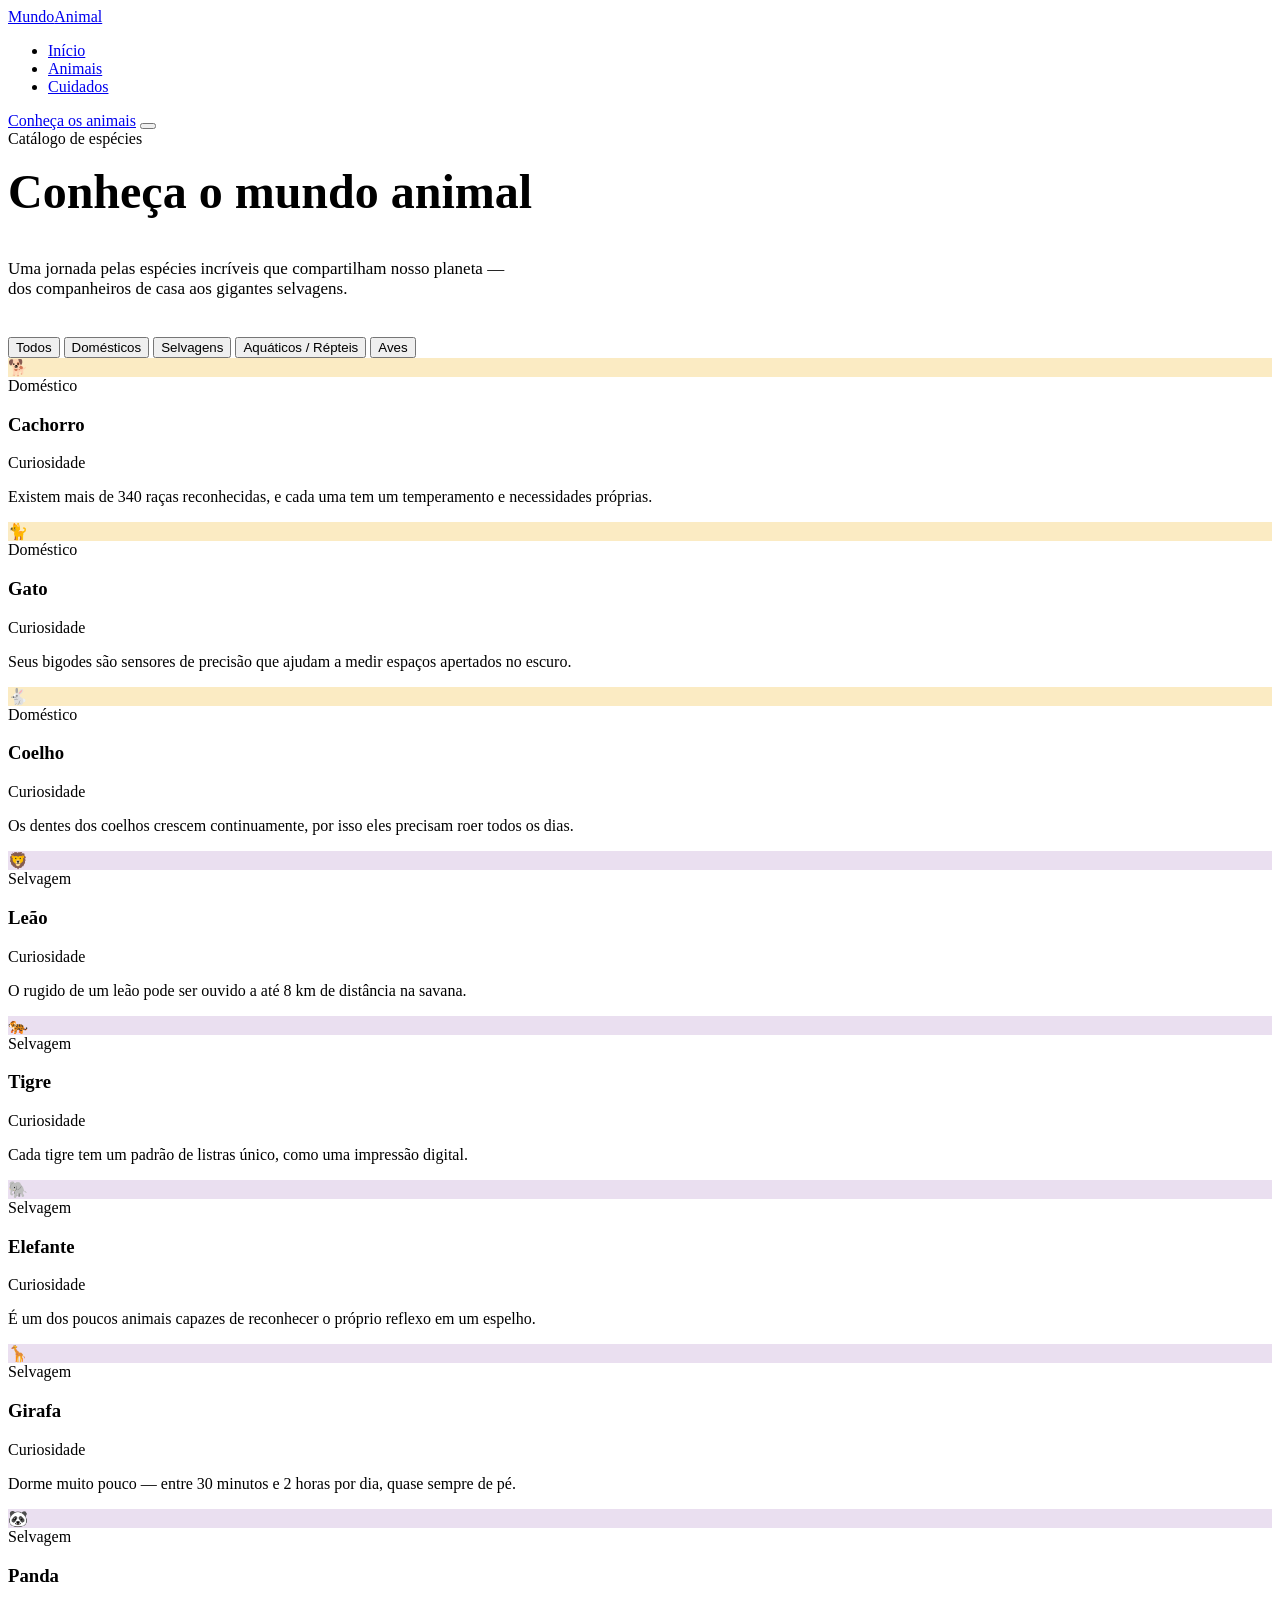
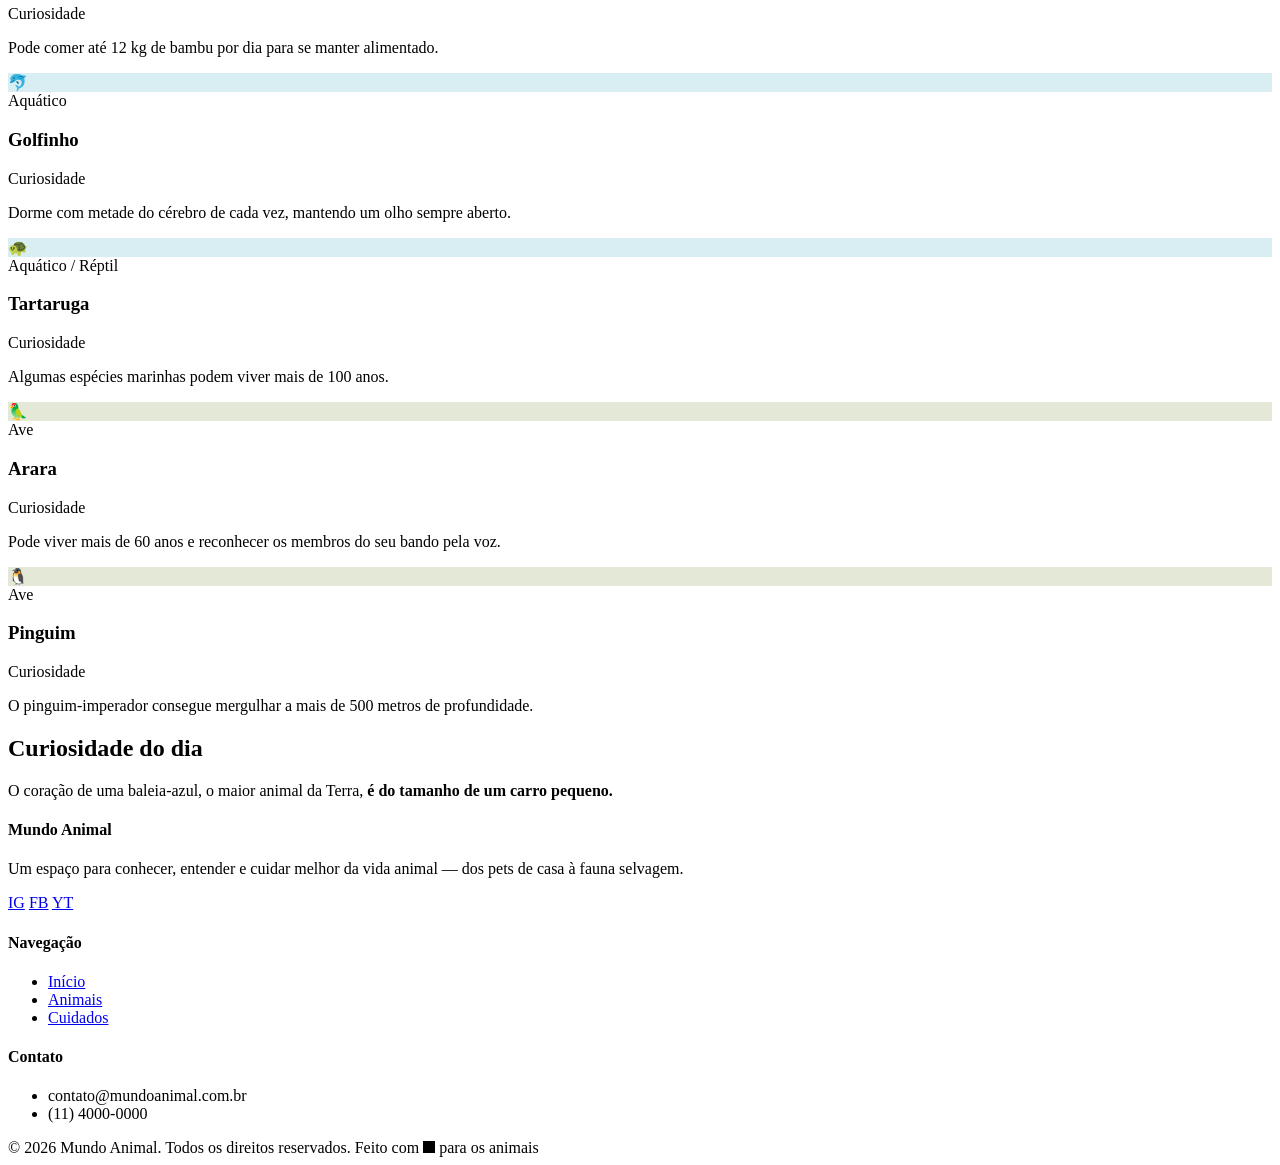
==== animais.html @ 477cb6d8 "Add files via upload" ====
<!DOCTYPE html>
<html lang="pt-BR">
<head>
<meta charset="UTF-8">
<meta name="viewport" content="width=device-width, initial-scale=1.0">
<title>Animais — Mundo Animal</title>
<meta name="description" content="Conheça 12 espécies incríveis, suas características e curiosidades.">
<link rel="preconnect" href="https://fonts.googleapis.com">
<link href="https://fonts.googleapis.com/css2?family=Fraunces:wght@600;700;800;900&family=Inter:wght@400;500;600;700;800&display=swap" rel="stylesheet">
<link rel="stylesheet" href="css/style.css">
</head>
<body>

<header class="site-header">
  <div class="wrap">
    <a href="index.html" class="brand">
      <span class="brand-mark"><span class="paw" style="width:20px;height:20px;background:currentColor"></span></span>
      <span class="brand-name">Mundo<span>Animal</span></span>
    </a>

    <nav class="main-nav" id="main-nav">
      <ul>
        <li><a href="index.html">Início</a></li>
        <li><a href="animais.html" aria-current="page">Animais</a></li>
        <li><a href="cuidados.html">Cuidados</a></li>
      </ul>
    </nav>

    <div class="header-actions">
      <a href="animais.html" class="btn btn-primary">Conheça os animais</a>
      <button class="nav-toggle" aria-label="Abrir menu" aria-expanded="false">
        <span></span>
      </button>
    </div>
  </div>
</header>

<section class="section">
  <div class="wrap">
    <span class="eyebrow"><span class="paw"></span> Catálogo de espécies</span>
    <h1 style="margin-top:16px;font-size:clamp(32px,4.4vw,48px)">Conheça o mundo animal</h1>
    <p class="lede" style="margin-top:14px;font-size:17px;max-width:60ch">Uma jornada pelas espécies incríveis que compartilham nosso planeta — dos companheiros de casa aos gigantes selvagens.</p>

    <div class="filter-bar" style="margin-top:38px">
      <button class="chip active" data-filter="todos">Todos</button>
      <button class="chip" data-filter="domestico">Domésticos</button>
      <button class="chip" data-filter="selvagem">Selvagens</button>
      <button class="chip" data-filter="aquatico">Aquáticos / Répteis</button>
      <button class="chip" data-filter="ave">Aves</button>
    </div>

    <div class="animal-grid">

      <article class="animal-card" id="cachorro" data-category="domestico">
        <div class="animal-media" style="background:#FBEBC3">🐕</div>
        <div class="animal-body">
          <span class="animal-tag tag-domestico">Doméstico</span>
          <h3>Cachorro</h3>
          <span class="curio-label">Curiosidade</span>
          <p class="curio-text">Existem mais de 340 raças reconhecidas, e cada uma tem um temperamento e necessidades próprias.</p>
        </div>
      </article>

      <article class="animal-card" id="gato" data-category="domestico">
        <div class="animal-media" style="background:#FBEBC3">🐈</div>
        <div class="animal-body">
          <span class="animal-tag tag-domestico">Doméstico</span>
          <h3>Gato</h3>
          <span class="curio-label">Curiosidade</span>
          <p class="curio-text">Seus bigodes são sensores de precisão que ajudam a medir espaços apertados no escuro.</p>
        </div>
      </article>

      <article class="animal-card" id="coelho" data-category="domestico">
        <div class="animal-media" style="background:#FBEBC3">🐇</div>
        <div class="animal-body">
          <span class="animal-tag tag-domestico">Doméstico</span>
          <h3>Coelho</h3>
          <span class="curio-label">Curiosidade</span>
          <p class="curio-text">Os dentes dos coelhos crescem continuamente, por isso eles precisam roer todos os dias.</p>
        </div>
      </article>

      <article class="animal-card" id="leao" data-category="selvagem">
        <div class="animal-media" style="background:#EADFF0">🦁</div>
        <div class="animal-body">
          <span class="animal-tag tag-selvagem">Selvagem</span>
          <h3>Leão</h3>
          <span class="curio-label">Curiosidade</span>
          <p class="curio-text">O rugido de um leão pode ser ouvido a até 8 km de distância na savana.</p>
        </div>
      </article>

      <article class="animal-card" id="tigre" data-category="selvagem">
        <div class="animal-media" style="background:#EADFF0">🐅</div>
        <div class="animal-body">
          <span class="animal-tag tag-selvagem">Selvagem</span>
          <h3>Tigre</h3>
          <span class="curio-label">Curiosidade</span>
          <p class="curio-text">Cada tigre tem um padrão de listras único, como uma impressão digital.</p>
        </div>
      </article>

      <article class="animal-card" id="elefante" data-category="selvagem">
        <div class="animal-media" style="background:#EADFF0">🐘</div>
        <div class="animal-body">
          <span class="animal-tag tag-selvagem">Selvagem</span>
          <h3>Elefante</h3>
          <span class="curio-label">Curiosidade</span>
          <p class="curio-text">É um dos poucos animais capazes de reconhecer o próprio reflexo em um espelho.</p>
        </div>
      </article>

      <article class="animal-card" id="girafa" data-category="selvagem">
        <div class="animal-media" style="background:#EADFF0">🦒</div>
        <div class="animal-body">
          <span class="animal-tag tag-selvagem">Selvagem</span>
          <h3>Girafa</h3>
          <span class="curio-label">Curiosidade</span>
          <p class="curio-text">Dorme muito pouco — entre 30 minutos e 2 horas por dia, quase sempre de pé.</p>
        </div>
      </article>

      <article class="animal-card" id="panda" data-category="selvagem">
        <div class="animal-media" style="background:#EADFF0">🐼</div>
        <div class="animal-body">
          <span class="animal-tag tag-selvagem">Selvagem</span>
          <h3>Panda</h3>
          <span class="curio-label">Curiosidade</span>
          <p class="curio-text">Pode comer até 12 kg de bambu por dia para se manter alimentado.</p>
        </div>
      </article>

      <article class="animal-card" id="golfinho" data-category="aquatico">
        <div class="animal-media" style="background:#D9EEF3">🐬</div>
        <div class="animal-body">
          <span class="animal-tag tag-aquatico">Aquático</span>
          <h3>Golfinho</h3>
          <span class="curio-label">Curiosidade</span>
          <p class="curio-text">Dorme com metade do cérebro de cada vez, mantendo um olho sempre aberto.</p>
        </div>
      </article>

      <article class="animal-card" id="tartaruga" data-category="aquatico">
        <div class="animal-media" style="background:#D9EEF3">🐢</div>
        <div class="animal-body">
          <span class="animal-tag tag-aquatico">Aquático / Réptil</span>
          <h3>Tartaruga</h3>
          <span class="curio-label">Curiosidade</span>
          <p class="curio-text">Algumas espécies marinhas podem viver mais de 100 anos.</p>
        </div>
      </article>

      <article class="animal-card" id="arara" data-category="ave">
        <div class="animal-media" style="background:#E3E9D6">🦜</div>
        <div class="animal-body">
          <span class="animal-tag tag-ave">Ave</span>
          <h3>Arara</h3>
          <span class="curio-label">Curiosidade</span>
          <p class="curio-text">Pode viver mais de 60 anos e reconhecer os membros do seu bando pela voz.</p>
        </div>
      </article>

      <article class="animal-card" id="pinguim" data-category="ave">
        <div class="animal-media" style="background:#E3E9D6">🐧</div>
        <div class="animal-body">
          <span class="animal-tag tag-ave">Ave</span>
          <h3>Pinguim</h3>
          <span class="curio-label">Curiosidade</span>
          <p class="curio-text">O pinguim-imperador consegue mergulhar a mais de 500 metros de profundidade.</p>
        </div>
      </article>

    </div>
  </div>
</section>

<section class="fact-band">
  <div class="wrap">
    <div class="paw-divider"><span class="paw"></span></div>
    <h2>Curiosidade do dia</h2>
    <p>O coração de uma baleia-azul, o maior animal da Terra, <strong>é do tamanho de um carro pequeno.</strong></p>
  </div>
</section>

<footer class="site-footer">
  <div class="wrap">
    <div class="footer-grid">
      <div>
        <h4>Mundo Animal</h4>
        <p>Um espaço para conhecer, entender e cuidar melhor da vida animal — dos pets de casa à fauna selvagem.</p>
        <div class="footer-social">
          <a href="#" aria-label="Instagram">IG</a>
          <a href="#" aria-label="Facebook">FB</a>
          <a href="#" aria-label="YouTube">YT</a>
        </div>
      </div>
      <div>
        <h4>Navegação</h4>
        <ul>
          <li><a href="index.html">Início</a></li>
          <li><a href="animais.html">Animais</a></li>
          <li><a href="cuidados.html">Cuidados</a></li>
        </ul>
      </div>
      <div>
        <h4>Contato</h4>
        <ul>
          <li>contato@mundoanimal.com.br</li>
          <li>(11) 4000-0000</li>
        </ul>
      </div>
    </div>
    <div class="footer-bottom">
      <span>© 2026 Mundo Animal. Todos os direitos reservados.</span>
      <span>Feito com <span class="paw" style="width:12px;height:12px;background:currentColor;display:inline-block"></span> para os animais</span>
    </div>
  </div>
</footer>

<script src="js/script.js"></script>
</body>
</html>
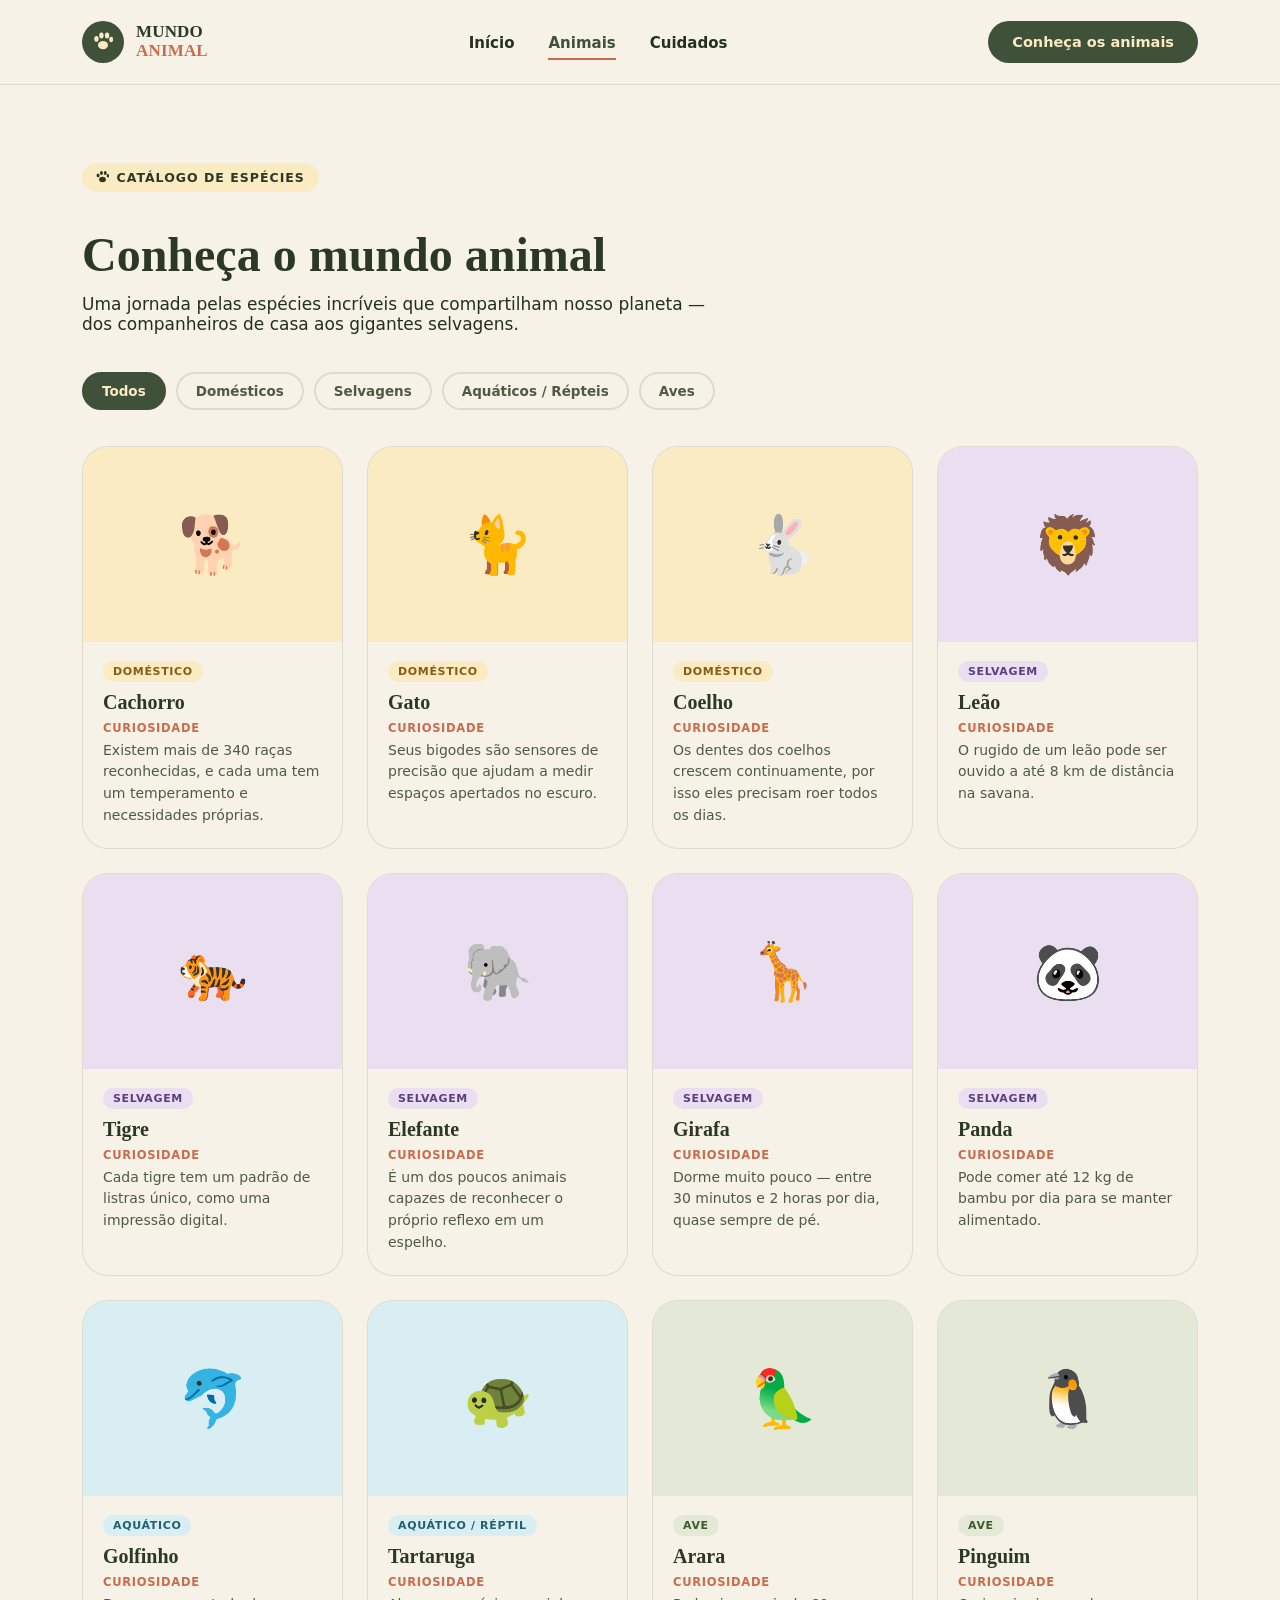
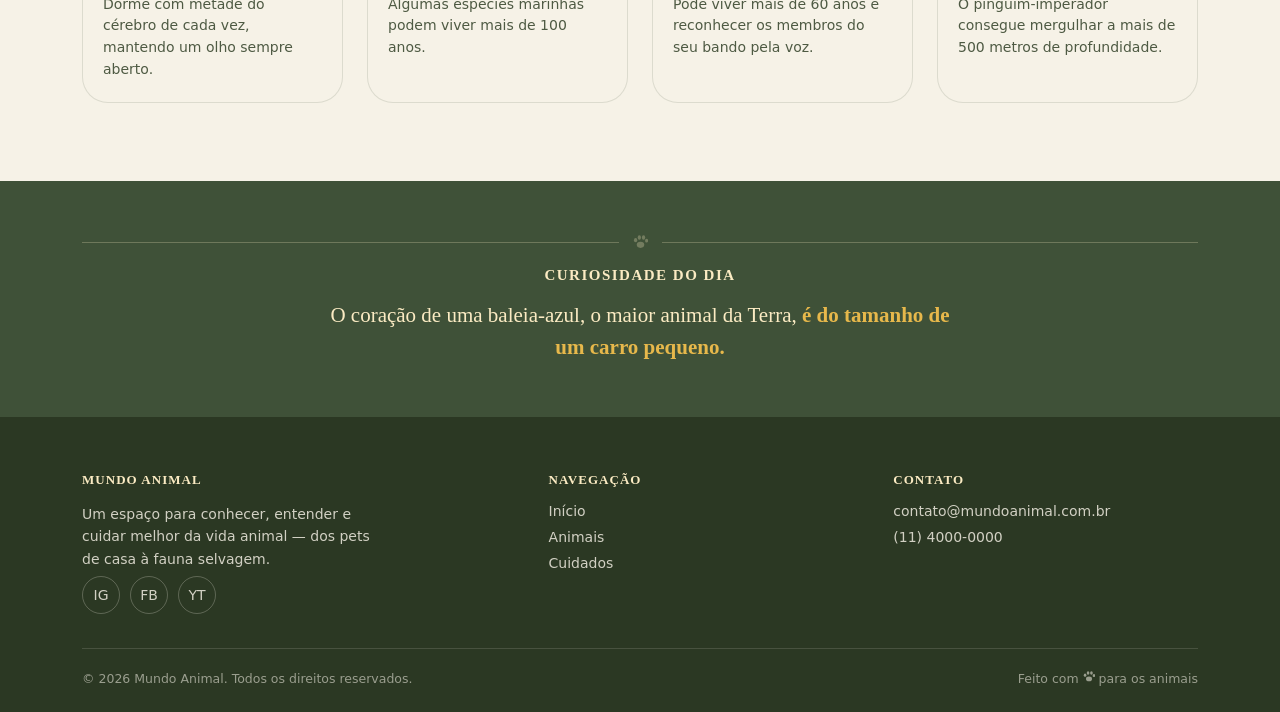
==== commit 805d9ebd: "Update animais.html" ====
--- a/animais.html
+++ b/animais.html
@@ -7,7 +7,7 @@
 <meta name="description" content="Conheça 12 espécies incríveis, suas características e curiosidades.">
 <link rel="preconnect" href="https://fonts.googleapis.com">
 <link href="https://fonts.googleapis.com/css2?family=Fraunces:wght@600;700;800;900&family=Inter:wght@400;500;600;700;800&display=swap" rel="stylesheet">
-<link rel="stylesheet" href="css/style.css">
+<link rel="stylesheet" href="style.css">
 </head>
 <body>
 
@@ -218,6 +218,6 @@
   </div>
 </footer>
 
-<script src="js/script.js"></script>
+<script src="script.js"></script>
 </body>
 </html>
--- a/style.css
+++ b/style.css
@@ -0,0 +1,657 @@
+/* ===========================================================
+   MUNDO ANIMAL — folha de estilos
+   Paleta: cream, floresta, sálvia, argila
+   Tipografia: Fraunces (display) + Inter (texto)
+=========================================================== */
+
+:root {
+  --cream: #F6F2E7;
+  --cream-2: #EFE9D8;
+  --ink: #24301F;
+  --forest: #3F5138;
+  --forest-dark: #2B3823;
+  --sage: #8AA378;
+  --sage-light: #E3E9D6;
+  --clay: #D8C6A0;
+  --clay-dark: #B99C63;
+  --sun: #E7B84B;
+  --sun-light: #FBEBC3;
+  --coral: #C96C4C;
+  --line: rgba(36, 48, 31, 0.12);
+  --shadow: 0 18px 40px -22px rgba(36, 48, 31, 0.35);
+  --radius-l: 26px;
+  --radius-m: 16px;
+  --radius-s: 10px;
+  --maxw: 1180px;
+}
+
+* { box-sizing: border-box; }
+
+html {
+  scroll-behavior: smooth;
+}
+
+body {
+  margin: 0;
+  font-family: "Inter", system-ui, -apple-system, sans-serif;
+  background: var(--cream);
+  color: var(--ink);
+  -webkit-font-smoothing: antialiased;
+}
+
+h1, h2, h3, h4 {
+  font-family: "Fraunces", Georgia, serif;
+  font-weight: 700;
+  line-height: 1.05;
+  margin: 0;
+  color: var(--forest-dark);
+}
+
+p { margin: 0; }
+a { color: inherit; text-decoration: none; }
+ul { margin: 0; padding: 0; list-style: none; }
+button { font-family: inherit; cursor: pointer; }
+img { max-width: 100%; display: block; }
+
+.wrap {
+  max-width: var(--maxw);
+  margin: 0 auto;
+  padding: 0 32px;
+}
+
+:focus-visible {
+  outline: 3px solid var(--coral);
+  outline-offset: 3px;
+}
+
+/* ---------- paw motif (signature element) ---------- */
+.paw {
+  display: inline-block;
+  width: 1em;
+  height: 1em;
+  background: currentColor;
+  -webkit-mask: var(--paw-svg) no-repeat center / contain;
+          mask: var(--paw-svg) no-repeat center / contain;
+}
+:root {
+  --paw-svg: url("data:image/svg+xml,%3Csvg xmlns='http://www.w3.org/2000/svg' viewBox='0 0 64 64'%3E%3Cellipse cx='32' cy='42' rx='16' ry='13'/%3E%3Cellipse cx='11' cy='22' rx='7' ry='9'/%3E%3Cellipse cx='27' cy='11' rx='7' ry='9.5'/%3E%3Cellipse cx='45' cy='11' rx='7' ry='9.5'/%3E%3Cellipse cx='58' cy='24' rx='6.5' ry='8.5'/%3E%3C/svg%3E");
+}
+
+.paw-divider {
+  display: flex;
+  align-items: center;
+  gap: 14px;
+  color: var(--clay-dark);
+  margin: 0 0 18px;
+}
+.paw-divider::before,
+.paw-divider::after {
+  content: "";
+  flex: 1;
+  height: 1px;
+  background: var(--line);
+}
+.paw-divider .paw { width: 15px; height: 15px; opacity: .7; }
+
+/* ---------- header ---------- */
+.site-header {
+  position: sticky;
+  top: 0;
+  z-index: 40;
+  background: var(--cream);
+  border-bottom: 1px solid var(--line);
+}
+.site-header .wrap {
+  display: flex;
+  align-items: center;
+  justify-content: space-between;
+  height: 84px;
+}
+.brand {
+  display: flex;
+  align-items: center;
+  gap: 12px;
+}
+.brand-mark {
+  width: 42px;
+  height: 42px;
+  border-radius: 50%;
+  background: var(--forest);
+  display: grid;
+  place-items: center;
+  color: var(--sun-light);
+  font-size: 19px;
+  flex-shrink: 0;
+}
+.brand-name {
+  font-family: "Fraunces", serif;
+  font-weight: 800;
+  font-size: 17px;
+  line-height: 1.1;
+  letter-spacing: .01em;
+  color: var(--forest-dark);
+  text-transform: uppercase;
+}
+.brand-name span { display: block; color: var(--coral); }
+
+.main-nav ul {
+  display: flex;
+  gap: 34px;
+}
+.main-nav a {
+  font-size: 15px;
+  font-weight: 600;
+  color: var(--ink);
+  padding-bottom: 6px;
+  border-bottom: 2px solid transparent;
+  transition: color .15s, border-color .15s;
+}
+.main-nav a:hover { color: var(--forest); }
+.main-nav a[aria-current="page"] {
+  color: var(--forest);
+  border-color: var(--coral);
+}
+
+.header-actions { display: flex; align-items: center; gap: 18px; }
+
+.btn {
+  display: inline-flex;
+  align-items: center;
+  gap: 8px;
+  padding: 13px 24px;
+  border-radius: 999px;
+  border: none;
+  font-weight: 700;
+  font-size: 14.5px;
+  transition: transform .15s ease, box-shadow .15s ease, background .15s ease;
+}
+.btn-primary {
+  background: var(--forest);
+  color: var(--sun-light);
+}
+.btn-primary:hover { background: var(--forest-dark); transform: translateY(-2px); box-shadow: var(--shadow); }
+.btn-outline {
+  background: transparent;
+  border: 2px solid var(--forest);
+  color: var(--forest-dark);
+}
+.btn-outline:hover { background: var(--sage-light); }
+
+.nav-toggle {
+  display: none;
+  width: 42px;
+  height: 42px;
+  border-radius: 50%;
+  border: 2px solid var(--line);
+  background: none;
+  align-items: center;
+  justify-content: center;
+}
+.nav-toggle span,
+.nav-toggle span::before,
+.nav-toggle span::after {
+  content: "";
+  display: block;
+  width: 18px;
+  height: 2px;
+  background: var(--forest-dark);
+  position: relative;
+  transition: transform .2s;
+}
+.nav-toggle span::before { position: absolute; top: -6px; }
+.nav-toggle span::after { position: absolute; top: 6px; }
+
+/* ---------- hero (home) ---------- */
+.hero {
+  position: relative;
+  overflow: hidden;
+  background: linear-gradient(120deg, var(--sage-light) 0%, var(--cream) 55%);
+  border-bottom: 1px solid var(--line);
+}
+.hero .wrap {
+  display: grid;
+  grid-template-columns: 1.1fr .9fr;
+  align-items: center;
+  gap: 40px;
+  padding-top: 68px;
+  padding-bottom: 68px;
+  min-height: 480px;
+}
+.eyebrow {
+  display: inline-flex;
+  align-items: center;
+  gap: 8px;
+  background: var(--sun-light);
+  color: var(--forest-dark);
+  font-weight: 700;
+  font-size: 12.5px;
+  letter-spacing: .08em;
+  text-transform: uppercase;
+  padding: 7px 14px;
+  border-radius: 999px;
+  margin-bottom: 22px;
+}
+.hero h1 {
+  font-size: clamp(38px, 5vw, 60px);
+  letter-spacing: -.01em;
+}
+.hero h1 em {
+  font-style: normal;
+  color: var(--coral);
+}
+.hero p.lede {
+  margin-top: 22px;
+  font-size: 18px;
+  line-height: 1.6;
+  color: #4B5641;
+  max-width: 48ch;
+}
+.hero .hero-actions {
+  margin-top: 32px;
+  display: flex;
+  gap: 16px;
+  align-items: center;
+}
+.hero-stats {
+  margin-top: 40px;
+  display: flex;
+  gap: 34px;
+}
+.hero-stats div strong {
+  display: block;
+  font-family: "Fraunces", serif;
+  font-size: 26px;
+  color: var(--forest-dark);
+}
+.hero-stats div span {
+  font-size: 12.5px;
+  color: #6C7A62;
+  text-transform: uppercase;
+  letter-spacing: .05em;
+}
+
+.hero-art {
+  position: relative;
+  aspect-ratio: 1 / 1;
+  border-radius: 50% 46% 52% 48% / 48% 52% 46% 54%;
+  background: var(--forest);
+  display: grid;
+  place-items: center;
+  overflow: hidden;
+}
+.hero-art .paw {
+  color: rgba(246,242,231,.12);
+  width: 62%;
+  height: 62%;
+}
+.hero-badges {
+  position: absolute;
+  inset: 0;
+}
+.orbit-badge {
+  position: absolute;
+  background: var(--cream);
+  border-radius: 20px;
+  padding: 12px 16px;
+  box-shadow: var(--shadow);
+  font-weight: 700;
+  font-size: 13.5px;
+  display: flex;
+  align-items: center;
+  gap: 8px;
+}
+.orbit-badge span.ic { font-size: 20px; }
+.orbit-badge.b1 { top: 6%; left: -8%; }
+.orbit-badge.b2 { bottom: 12%; right: -10%; }
+.orbit-badge.b3 { bottom: -4%; left: 18%; }
+
+/* ---------- section shell ---------- */
+.section { padding: 78px 0; }
+.section-head {
+  display: flex;
+  align-items: flex-end;
+  justify-content: space-between;
+  gap: 24px;
+  margin-bottom: 40px;
+  flex-wrap: wrap;
+}
+.section-head h2 { font-size: clamp(28px, 3.4vw, 40px); }
+.section-head p { color: #566149; max-width: 46ch; margin-top: 10px; }
+
+/* ---------- fact / curiosidade split (home) ---------- */
+.fact-strip {
+  background: var(--cream-2);
+  border-top: 1px solid var(--line);
+  border-bottom: 1px solid var(--line);
+}
+.fact-grid {
+  display: grid;
+  grid-template-columns: repeat(2, 1fr);
+  gap: 24px;
+  margin-bottom: 44px;
+}
+.fact-card {
+  display: flex;
+  gap: 18px;
+  align-items: flex-start;
+  background: var(--cream);
+  border-radius: var(--radius-m);
+  padding: 20px;
+  border: 1px solid var(--line);
+}
+.fact-card .fc-icon {
+  width: 56px;
+  height: 56px;
+  border-radius: 50%;
+  background: var(--sage-light);
+  display: grid;
+  place-items: center;
+  font-size: 26px;
+  flex-shrink: 0;
+}
+.fact-card h3 { font-size: 17px; margin-bottom: 6px; }
+.fact-card p { font-size: 14.5px; color: #4E5A43; line-height: 1.55; }
+
+.category-grid {
+  display: grid;
+  grid-template-columns: repeat(6, 1fr);
+  gap: 16px;
+}
+.category-card {
+  background: var(--clay);
+  border-radius: var(--radius-m);
+  padding: 24px 14px;
+  text-align: center;
+  transition: transform .18s ease, background .18s ease;
+  border: 1px solid transparent;
+}
+.category-card:hover { transform: translateY(-4px); background: var(--sun-light); }
+.category-card .cc-ic {
+  font-size: 30px;
+  display: block;
+  margin-bottom: 12px;
+}
+.category-card span.label {
+  font-weight: 700;
+  font-size: 14px;
+  color: var(--forest-dark);
+}
+
+/* ---------- animal cards (used on animais.html) ---------- */
+.filter-bar {
+  display: flex;
+  flex-wrap: wrap;
+  gap: 10px;
+  margin-bottom: 36px;
+}
+.chip {
+  border: 2px solid var(--line);
+  background: var(--cream);
+  padding: 9px 18px;
+  border-radius: 999px;
+  font-weight: 700;
+  font-size: 13.5px;
+  color: #4E5A43;
+  transition: all .15s ease;
+}
+.chip:hover { border-color: var(--sage); }
+.chip.active {
+  background: var(--forest);
+  border-color: var(--forest);
+  color: var(--sun-light);
+}
+
+.animal-grid {
+  display: grid;
+  grid-template-columns: repeat(4, 1fr);
+  gap: 24px;
+}
+.animal-card {
+  position: relative;
+  background: var(--cream);
+  border: 1px solid var(--line);
+  border-radius: var(--radius-l);
+  overflow: hidden;
+  transition: transform .2s ease, box-shadow .2s ease;
+}
+.animal-card:hover { transform: translateY(-6px); box-shadow: var(--shadow); }
+.animal-media {
+  aspect-ratio: 4 / 3;
+  display: grid;
+  place-items: center;
+  font-size: 56px;
+  position: relative;
+}
+.animal-media .paw {
+  position: absolute;
+  top: 12px;
+  right: 12px;
+  width: 20px;
+  height: 20px;
+  color: rgba(255,255,255,.65);
+}
+.animal-body { padding: 18px 20px 22px; }
+.animal-tag {
+  display: inline-block;
+  font-size: 11px;
+  font-weight: 700;
+  letter-spacing: .06em;
+  text-transform: uppercase;
+  padding: 4px 10px;
+  border-radius: 999px;
+  margin-bottom: 10px;
+}
+.tag-domestico { background: var(--sun-light); color: #8A5B12; }
+.tag-selvagem { background: #EADFF0; color: #5D3C82; }
+.tag-aquatico { background: #D9EEF3; color: #206072; }
+.tag-ave { background: var(--sage-light); color: #3E5C2A; }
+.animal-body h3 { font-size: 20px; margin-bottom: 8px; }
+.animal-body .curio-label {
+  font-size: 11.5px;
+  font-weight: 800;
+  text-transform: uppercase;
+  letter-spacing: .06em;
+  color: var(--coral);
+  display: block;
+  margin-bottom: 5px;
+}
+.animal-body p.curio-text {
+  font-size: 14px;
+  line-height: 1.55;
+  color: #4E5A43;
+}
+
+/* ---------- curiosidade do dia (footer band) ---------- */
+.fact-band {
+  background: var(--forest);
+  color: var(--sun-light);
+  text-align: center;
+  padding: 54px 0;
+}
+.fact-band .paw-divider { color: rgba(251,235,195,.4); }
+.fact-band .paw-divider::before,
+.fact-band .paw-divider::after { background: rgba(251,235,195,.25); }
+.fact-band h2 {
+  color: var(--sun-light);
+  font-size: 15px;
+  text-transform: uppercase;
+  letter-spacing: .1em;
+  margin-bottom: 16px;
+}
+.fact-band p {
+  max-width: 640px;
+  margin: 0 auto;
+  font-size: 21px;
+  line-height: 1.5;
+  font-family: "Fraunces", serif;
+}
+.fact-band p strong { color: var(--sun); }
+
+/* ---------- cuidados page ---------- */
+.care-grid {
+  display: grid;
+  grid-template-columns: repeat(3, 1fr);
+  gap: 22px;
+}
+.care-card {
+  background: var(--cream);
+  border: 1px solid var(--line);
+  border-radius: var(--radius-l);
+  padding: 26px;
+  display: flex;
+  flex-direction: column;
+  gap: 14px;
+}
+.care-card.emph { background: var(--forest); color: var(--sun-light); }
+.care-card.emph h3, .care-card.emph .curio-label { color: var(--sun-light); }
+.care-card.emph p { color: rgba(251,235,195,.85); }
+.care-ic {
+  width: 52px;
+  height: 52px;
+  border-radius: 14px;
+  background: var(--sage-light);
+  display: grid;
+  place-items: center;
+  font-size: 24px;
+}
+.care-card.emph .care-ic { background: rgba(251,235,195,.15); }
+.care-card h3 { font-size: 19px; }
+.care-card p { font-size: 14.5px; line-height: 1.6; color: #4E5A43; }
+.care-card .curio-label {
+  font-size: 11px;
+  font-weight: 800;
+  text-transform: uppercase;
+  letter-spacing: .06em;
+  color: var(--coral);
+}
+
+.alert-box {
+  margin-top: 32px;
+  background: var(--sun-light);
+  border: 1px solid var(--sun);
+  border-radius: var(--radius-m);
+  padding: 20px 24px;
+  display: flex;
+  gap: 16px;
+  align-items: flex-start;
+  font-size: 15px;
+  line-height: 1.6;
+  color: #5B4415;
+}
+.alert-box .ic { font-size: 22px; flex-shrink: 0; }
+
+/* accordion */
+.accordion { margin-top: 20px; }
+.acc-item {
+  border: 1px solid var(--line);
+  border-radius: var(--radius-m);
+  margin-bottom: 12px;
+  overflow: hidden;
+  background: var(--cream);
+}
+.acc-trigger {
+  width: 100%;
+  display: flex;
+  align-items: center;
+  justify-content: space-between;
+  padding: 18px 22px;
+  background: none;
+  border: none;
+  font-weight: 700;
+  font-size: 15.5px;
+  color: var(--forest-dark);
+  text-align: left;
+}
+.acc-trigger .chevron {
+  width: 22px;
+  height: 22px;
+  border-radius: 50%;
+  background: var(--sage-light);
+  display: grid;
+  place-items: center;
+  transition: transform .25s ease;
+  flex-shrink: 0;
+}
+.acc-item.open .acc-trigger .chevron { transform: rotate(180deg); background: var(--sun); }
+.acc-panel {
+  max-height: 0;
+  overflow: hidden;
+  transition: max-height .3s ease;
+}
+.acc-panel-inner {
+  padding: 0 22px 20px;
+  font-size: 14.5px;
+  line-height: 1.6;
+  color: #4E5A43;
+}
+
+/* ---------- footer ---------- */
+.site-footer {
+  background: var(--forest-dark);
+  color: rgba(246,242,231,.82);
+  padding: 56px 0 26px;
+}
+.footer-grid {
+  display: grid;
+  grid-template-columns: 1.4fr 1fr 1fr;
+  gap: 40px;
+  padding-bottom: 34px;
+  border-bottom: 1px solid rgba(246,242,231,.14);
+}
+.footer-grid h4 {
+  color: var(--sun-light);
+  font-size: 13px;
+  text-transform: uppercase;
+  letter-spacing: .08em;
+  margin-bottom: 16px;
+}
+.footer-grid p { font-size: 14px; line-height: 1.6; max-width: 34ch; }
+.footer-grid ul li { margin-bottom: 10px; font-size: 14px; }
+.footer-grid ul a:hover { color: var(--sun); }
+.footer-social { display: flex; gap: 10px; margin-top: 6px; }
+.footer-social a {
+  width: 38px;
+  height: 38px;
+  border-radius: 50%;
+  border: 1px solid rgba(246,242,231,.25);
+  display: grid;
+  place-items: center;
+  font-size: 14px;
+}
+.footer-social a:hover { background: var(--sun); color: var(--forest-dark); border-color: var(--sun); }
+.footer-bottom {
+  padding-top: 22px;
+  font-size: 12.5px;
+  display: flex;
+  justify-content: space-between;
+  color: rgba(246,242,231,.55);
+}
+
+/* ---------- responsive ---------- */
+@media (max-width: 980px) {
+  .hero .wrap { grid-template-columns: 1fr; padding-top: 40px; }
+  .hero-art { max-width: 340px; margin: 0 auto; }
+  .fact-grid { grid-template-columns: 1fr; }
+  .category-grid { grid-template-columns: repeat(3, 1fr); }
+  .animal-grid { grid-template-columns: repeat(2, 1fr); }
+  .care-grid { grid-template-columns: repeat(2, 1fr); }
+  .footer-grid { grid-template-columns: 1fr 1fr; }
+}
+@media (max-width: 680px) {
+  .wrap { padding: 0 20px; }
+  .main-nav { position: fixed; inset: 84px 0 0 0; background: var(--cream); padding: 26px 20px; transform: translateY(-110%); transition: transform .25s ease; z-index: 30; }
+  .main-nav.open { transform: translateY(0); }
+  .main-nav ul { flex-direction: column; gap: 4px; }
+  .main-nav a { display: block; padding: 14px 4px; border-bottom: 1px solid var(--line); }
+  .nav-toggle { display: flex; }
+  .header-actions .btn-primary { display: none; }
+  .category-grid { grid-template-columns: repeat(2, 1fr); }
+  .animal-grid { grid-template-columns: 1fr; }
+  .care-grid { grid-template-columns: 1fr; }
+  .footer-grid { grid-template-columns: 1fr; }
+  .footer-bottom { flex-direction: column; gap: 8px; }
+}
+
+@media (prefers-reduced-motion: reduce) {
+  * { transition: none !important; scroll-behavior: auto !important; }
+}
